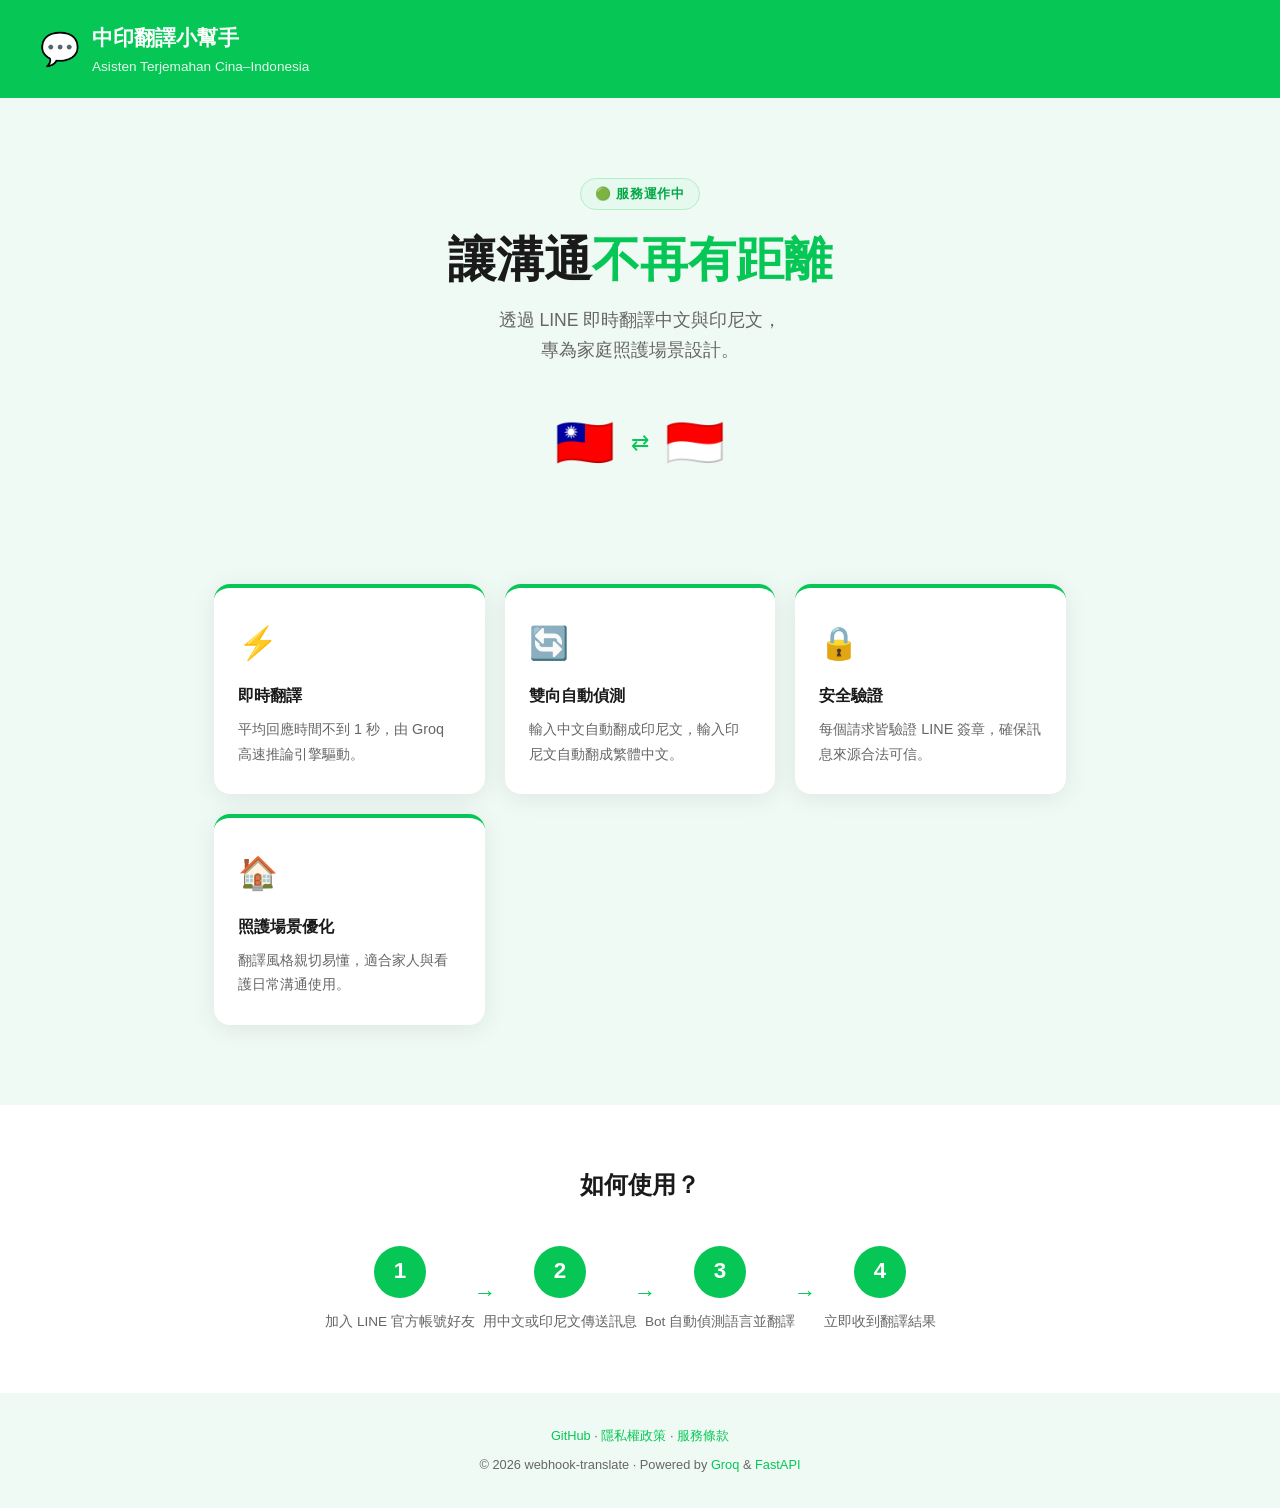
==== docs/index.html @ cf71db62 "Remove HTML response endpoints for privacy policy and terms of service from main.py, along with asso" ====
<!DOCTYPE html>
<html lang="zh-Hant">
<head>
  <meta charset="UTF-8" />
  <meta name="viewport" content="width=device-width, initial-scale=1.0" />
  <title>中印翻譯小幫手</title>
  <style>
    *, *::before, *::after { box-sizing: border-box; margin: 0; padding: 0; }

    :root {
      --green: #06C755;
      --green-dark: #05a847;
      --bg: #f0faf4;
      --text: #1a1a1a;
      --muted: #666;
      --card-bg: #ffffff;
      --shadow: 0 4px 24px rgba(0,0,0,0.08);
    }

    body {
      font-family: "Segoe UI", "PingFang TC", "Noto Sans TC", sans-serif;
      background: var(--bg);
      color: var(--text);
      line-height: 1.7;
    }

    /* ── HEADER ── */
    header {
      background: var(--green);
      color: #fff;
      padding: 20px 40px;
      display: flex;
      align-items: center;
      gap: 12px;
    }
    header .logo { font-size: 2rem; }
    header h1 { font-size: 1.3rem; font-weight: 700; }
    header p  { font-size: 0.85rem; opacity: 0.9; }

    /* ── HERO ── */
    .hero {
      text-align: center;
      padding: 80px 24px 60px;
    }
    .hero .badge {
      display: inline-block;
      background: #e6f9ee;
      color: var(--green-dark);
      border: 1px solid #b3eeca;
      border-radius: 999px;
      font-size: 0.8rem;
      font-weight: 600;
      padding: 4px 14px;
      margin-bottom: 20px;
      letter-spacing: 0.05em;
    }
    .hero h2 {
      font-size: clamp(1.8rem, 5vw, 3rem);
      font-weight: 800;
      line-height: 1.25;
      margin-bottom: 16px;
    }
    .hero h2 span { color: var(--green); }
    .hero p {
      color: var(--muted);
      font-size: 1.1rem;
      max-width: 520px;
      margin: 0 auto 36px;
    }
    .hero .flags {
      font-size: 3rem;
      display: flex;
      justify-content: center;
      align-items: center;
      gap: 16px;
      margin-bottom: 40px;
    }
    .hero .flags .arrow {
      font-size: 1.4rem;
      color: var(--green);
      animation: bounce 1.6s infinite;
    }
    @keyframes bounce {
      0%,100% { transform: translateX(0); }
      50%      { transform: translateX(6px); }
    }

    /* ── FEATURES ── */
    .features {
      display: grid;
      grid-template-columns: repeat(auto-fit, minmax(240px, 1fr));
      gap: 20px;
      max-width: 900px;
      margin: 0 auto 80px;
      padding: 0 24px;
    }
    .card {
      background: var(--card-bg);
      border-radius: 16px;
      padding: 28px 24px;
      box-shadow: var(--shadow);
      border-top: 4px solid var(--green);
    }
    .card .icon { font-size: 2rem; margin-bottom: 12px; }
    .card h3 { font-size: 1rem; font-weight: 700; margin-bottom: 8px; }
    .card p  { font-size: 0.9rem; color: var(--muted); }

    /* ── HOW IT WORKS ── */
    .how {
      background: var(--card-bg);
      padding: 60px 24px;
      text-align: center;
    }
    .how h2 {
      font-size: 1.5rem;
      font-weight: 800;
      margin-bottom: 40px;
    }
    .steps {
      display: flex;
      flex-wrap: wrap;
      justify-content: center;
      gap: 0;
      max-width: 800px;
      margin: 0 auto;
    }
    .step {
      display: flex;
      flex-direction: column;
      align-items: center;
      width: 160px;
      position: relative;
    }
    .step:not(:last-child)::after {
      content: "→";
      position: absolute;
      right: -16px;
      top: 28px;
      font-size: 1.4rem;
      color: var(--green);
    }
    .step .num {
      width: 52px; height: 52px;
      background: var(--green);
      color: #fff;
      border-radius: 50%;
      font-size: 1.4rem;
      display: flex;
      align-items: center;
      justify-content: center;
      margin-bottom: 12px;
      font-weight: 700;
    }
    .step p { font-size: 0.85rem; color: var(--muted); }

    /* ── FOOTER ── */
    footer {
      text-align: center;
      padding: 32px 24px;
      font-size: 0.8rem;
      color: var(--muted);
    }
    footer a { color: var(--green); text-decoration: none; }
    footer a:hover { text-decoration: underline; }
  </style>
</head>
<body>

  <header>
    <div class="logo">💬</div>
    <div>
      <h1>中印翻譯小幫手</h1>
      <p>Asisten Terjemahan Cina–Indonesia</p>
    </div>
  </header>

  <section class="hero">
    <div class="badge">🟢 服務運作中</div>
    <h2>讓溝通<span>不再有距離</span></h2>
    <p>透過 LINE 即時翻譯中文與印尼文，<br>專為家庭照護場景設計。</p>
    <div class="flags">
      <span>🇹🇼</span>
      <span class="arrow">⇄</span>
      <span>🇮🇩</span>
    </div>
  </section>

  <section class="features">
    <div class="card">
      <div class="icon">⚡</div>
      <h3>即時翻譯</h3>
      <p>平均回應時間不到 1 秒，由 Groq 高速推論引擎驅動。</p>
    </div>
    <div class="card">
      <div class="icon">🔄</div>
      <h3>雙向自動偵測</h3>
      <p>輸入中文自動翻成印尼文，輸入印尼文自動翻成繁體中文。</p>
    </div>
    <div class="card">
      <div class="icon">🔒</div>
      <h3>安全驗證</h3>
      <p>每個請求皆驗證 LINE 簽章，確保訊息來源合法可信。</p>
    </div>
    <div class="card">
      <div class="icon">🏠</div>
      <h3>照護場景優化</h3>
      <p>翻譯風格親切易懂，適合家人與看護日常溝通使用。</p>
    </div>
  </section>

  <section class="how">
    <h2>如何使用？</h2>
    <div class="steps">
      <div class="step">
        <div class="num">1</div>
        <p>加入 LINE 官方帳號好友</p>
      </div>
      <div class="step">
        <div class="num">2</div>
        <p>用中文或印尼文傳送訊息</p>
      </div>
      <div class="step">
        <div class="num">3</div>
        <p>Bot 自動偵測語言並翻譯</p>
      </div>
      <div class="step">
        <div class="num">4</div>
        <p>立即收到翻譯結果</p>
      </div>
    </div>
  </section>

  <footer>
    <p>
      <a href="https://github.com/jebylinjbjob/webhook_translate" target="_blank">GitHub</a> ·
      <a href="privacy.html">隱私權政策</a> ·
      <a href="terms.html">服務條款</a>
    </p>
    <p style="margin-top:8px">© 2026 webhook-translate · Powered by
      <a href="https://groq.com" target="_blank">Groq</a> &amp;
      <a href="https://fastapi.tiangolo.com" target="_blank">FastAPI</a>
    </p>
  </footer>

</body>
</html>
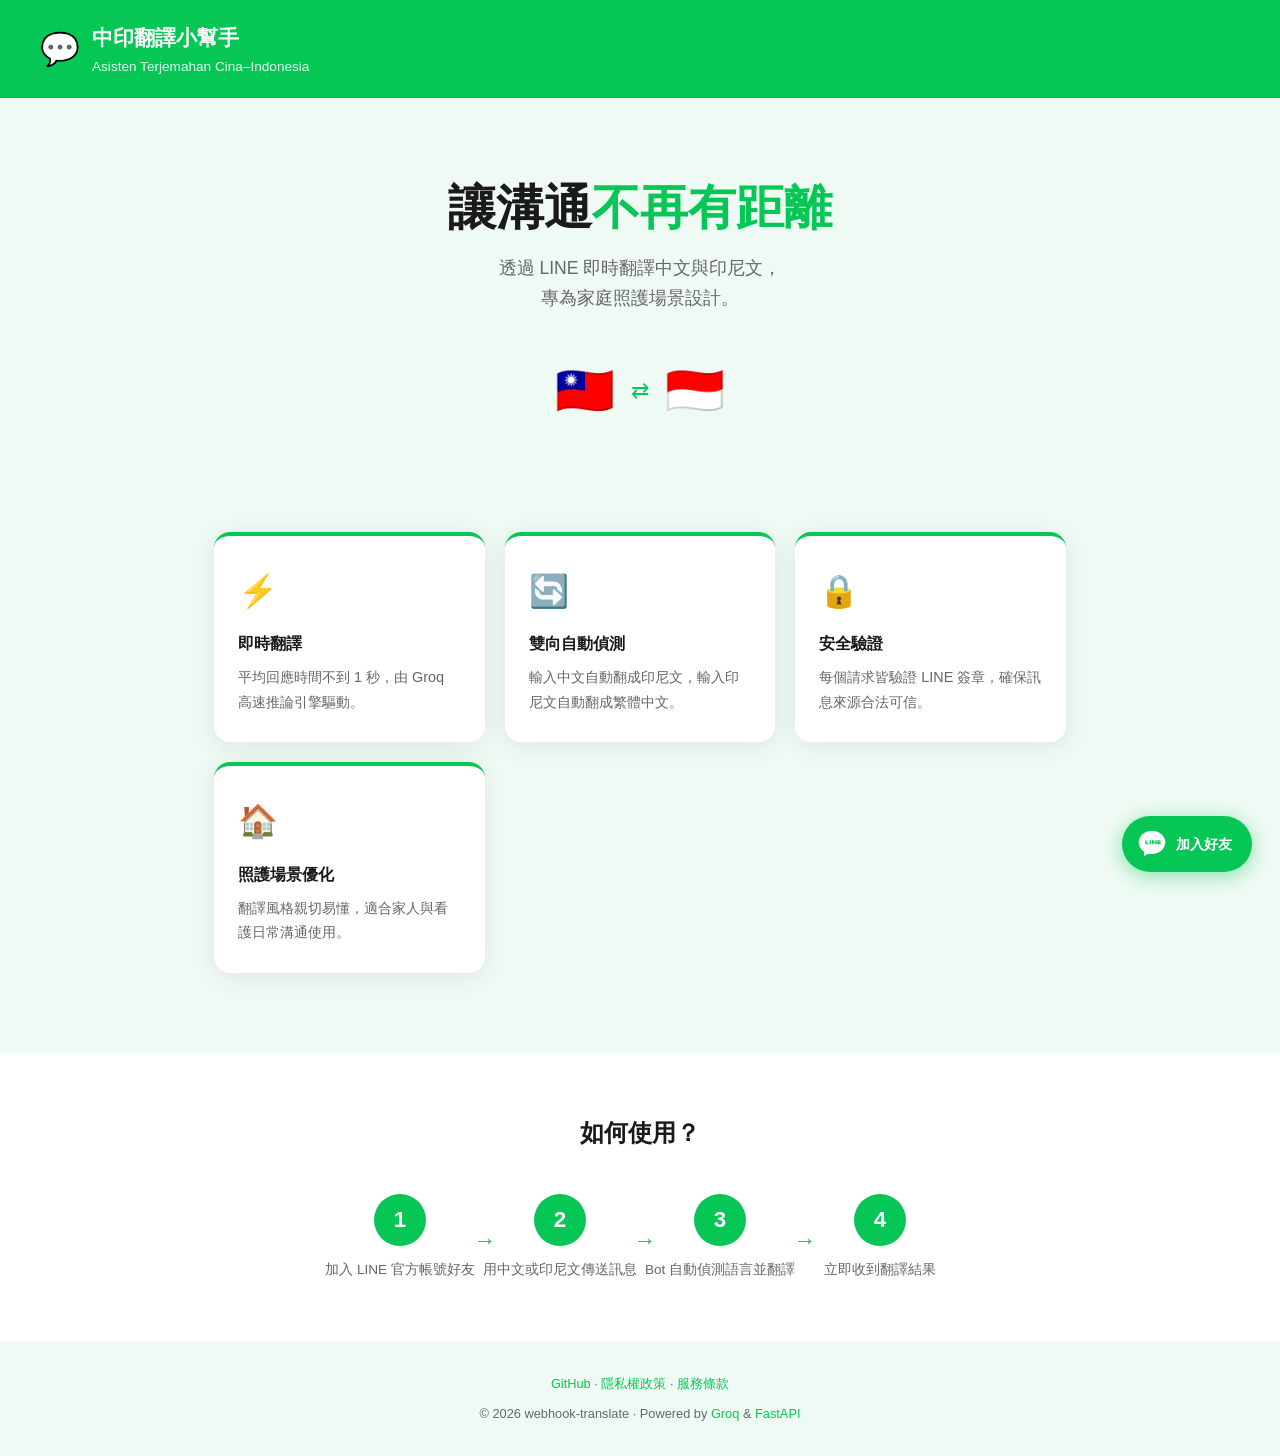
==== commit 7ffcef76: "Add floating action button for LINE friend addition in index.html - Introduced a new floating action" ====
--- a/docs/index.html
+++ b/docs/index.html
@@ -162,6 +162,31 @@
     }
     footer a { color: var(--green); text-decoration: none; }
     footer a:hover { text-decoration: underline; }
+
+    /* ── LINE FAB ── */
+    .line-fab {
+      position: fixed;
+      bottom: 28px;
+      right: 28px;
+      background: var(--green);
+      color: #fff;
+      border-radius: 999px;
+      padding: 12px 20px 12px 14px;
+      display: flex;
+      align-items: center;
+      gap: 8px;
+      text-decoration: none;
+      font-weight: 700;
+      font-size: 0.9rem;
+      box-shadow: 0 4px 20px rgba(6,199,85,0.45);
+      transition: transform 0.2s, box-shadow 0.2s;
+      z-index: 999;
+    }
+    .line-fab:hover {
+      transform: translateY(-3px);
+      box-shadow: 0 8px 28px rgba(6,199,85,0.55);
+    }
+    .line-fab:active { transform: translateY(0); }
   </style>
 </head>
 <body>
@@ -175,7 +200,6 @@
   </header>
 
   <section class="hero">
-    <div class="badge">🟢 服務運作中</div>
     <h2>讓溝通<span>不再有距離</span></h2>
     <p>透過 LINE 即時翻譯中文與印尼文，<br>專為家庭照護場景設計。</p>
     <div class="flags">
@@ -229,6 +253,15 @@
       </div>
     </div>
   </section>
+
+  <!-- 右下角加入 LINE 好友按鈕 -->
+  <a href="https://line.me/R/ti/p/@763belvk" target="_blank" class="line-fab" aria-label="加入 LINE 好友">
+    <svg xmlns="http://www.w3.org/2000/svg" viewBox="0 0 48 48" width="32" height="32">
+      <path fill="#fff" d="M24 4C12.95 4 4 11.86 4 21.5c0 5.7 3.13 10.77 8 14.1V42l6.3-3.46A22.2 22.2 0 0024 39c11.05 0 20-7.86 20-17.5S35.05 4 24 4z"/>
+      <path fill="#06C755" d="M14 24.5v-6h2v4.5h3v1.5h-5zm6.5 0v-6h2v6h-2zm3.5 0v-6h2l3 4v-4h2v6h-2l-3-4v4h-2zm8 0v-6h5v1.5h-3V21h3v1.5h-3v.5h3v1.5h-5z"/>
+    </svg>
+    <span>加入好友</span>
+  </a>
 
   <footer>
     <p>
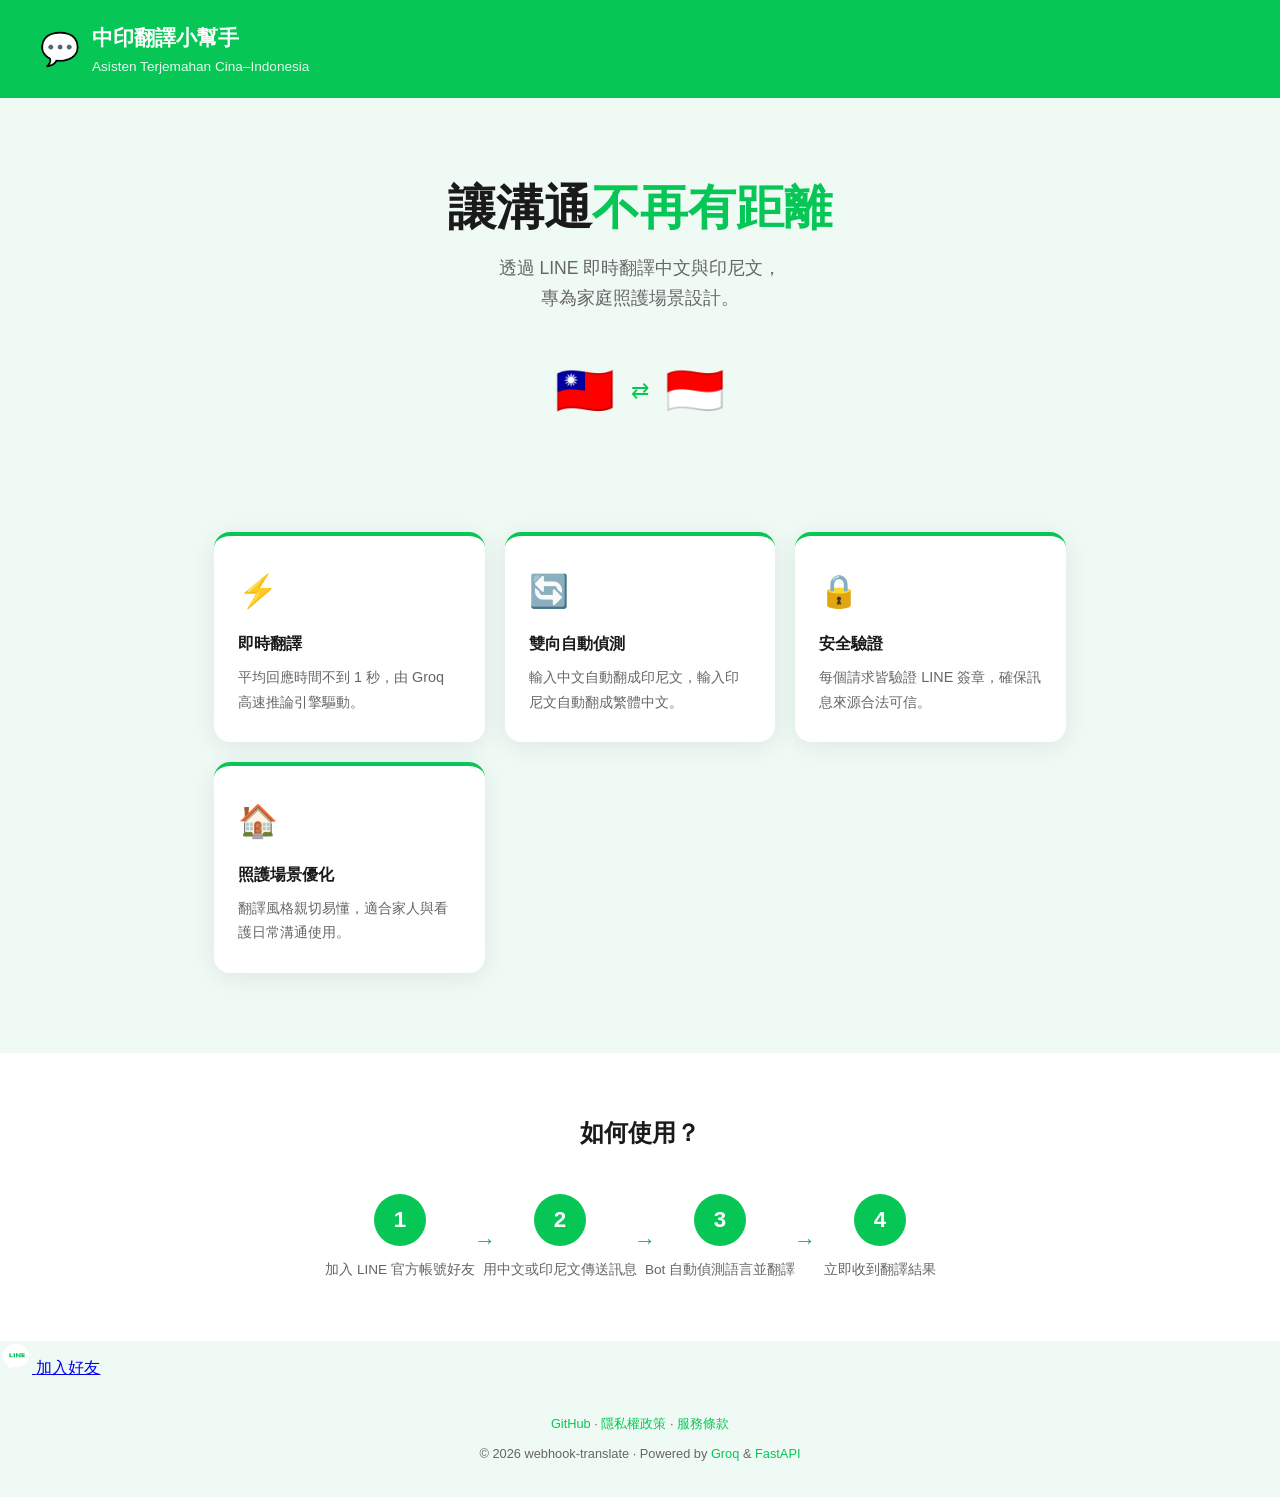
==== commit f3c35f64: "Add favicon link to HTML files - Added a link to the favicon in index.html, privacy.html, and terms." ====
--- a/docs/index.html
+++ b/docs/index.html
@@ -4,6 +4,7 @@
   <meta charset="UTF-8" />
   <meta name="viewport" content="width=device-width, initial-scale=1.0" />
   <title>中印翻譯小幫手</title>
+  <link rel="icon" type="image/svg+xml" href="favicon.svg" />
   <style>
     *, *::before, *::after { box-sizing: border-box; margin: 0; padding: 0; }
 
@@ -162,31 +163,6 @@
     }
     footer a { color: var(--green); text-decoration: none; }
     footer a:hover { text-decoration: underline; }
-
-    /* ── LINE FAB ── */
-    .line-fab {
-      position: fixed;
-      bottom: 28px;
-      right: 28px;
-      background: var(--green);
-      color: #fff;
-      border-radius: 999px;
-      padding: 12px 20px 12px 14px;
-      display: flex;
-      align-items: center;
-      gap: 8px;
-      text-decoration: none;
-      font-weight: 700;
-      font-size: 0.9rem;
-      box-shadow: 0 4px 20px rgba(6,199,85,0.45);
-      transition: transform 0.2s, box-shadow 0.2s;
-      z-index: 999;
-    }
-    .line-fab:hover {
-      transform: translateY(-3px);
-      box-shadow: 0 8px 28px rgba(6,199,85,0.55);
-    }
-    .line-fab:active { transform: translateY(0); }
   </style>
 </head>
 <body>
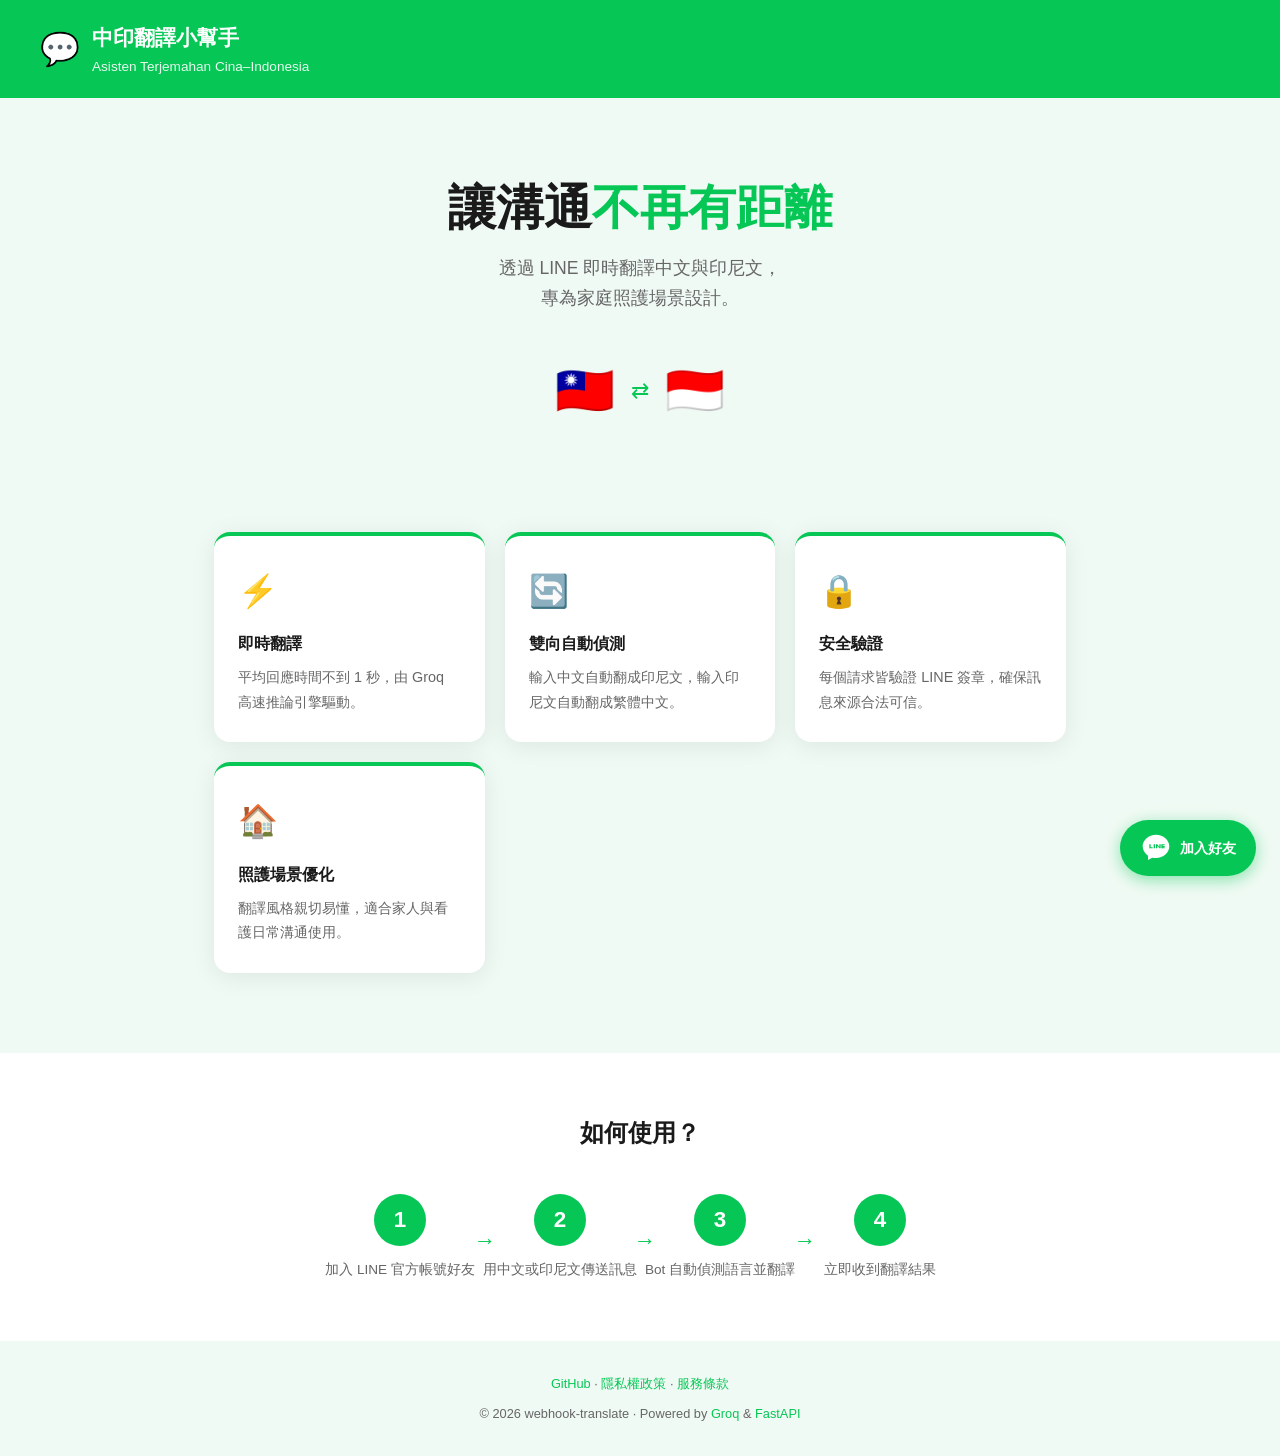
==== commit 9f3ccffe: "Refactor HTML files to use external CSS - Removed inline styles from privacy.html and terms.html, li" ====
--- a/docs/index.html
+++ b/docs/index.html
@@ -43,18 +43,6 @@
       text-align: center;
       padding: 80px 24px 60px;
     }
-    .hero .badge {
-      display: inline-block;
-      background: #e6f9ee;
-      color: var(--green-dark);
-      border: 1px solid #b3eeca;
-      border-radius: 999px;
-      font-size: 0.8rem;
-      font-weight: 600;
-      padding: 4px 14px;
-      margin-bottom: 20px;
-      letter-spacing: 0.05em;
-    }
     .hero h2 {
       font-size: clamp(1.8rem, 5vw, 3rem);
       font-weight: 800;
@@ -163,6 +151,33 @@
     }
     footer a { color: var(--green); text-decoration: none; }
     footer a:hover { text-decoration: underline; }
+
+    /* ── LINE FAB ── */
+    .line-fab {
+      position: fixed;
+      bottom: 24px;
+      right: 24px;
+      background: var(--green);
+      color: #fff;
+      display: flex;
+      align-items: center;
+      gap: 8px;
+      padding: 12px 20px;
+      border-radius: 999px;
+      text-decoration: none;
+      font-weight: 700;
+      font-size: 0.9rem;
+      box-shadow: 0 4px 16px rgba(6, 199, 85, 0.45);
+      transition: transform 0.2s ease, box-shadow 0.2s ease;
+      z-index: 100;
+    }
+    .line-fab:hover {
+      transform: translateY(-3px);
+      box-shadow: 0 8px 24px rgba(6, 199, 85, 0.55);
+    }
+    .line-fab:active {
+      transform: translateY(0);
+    }
   </style>
 </head>
 <body>
